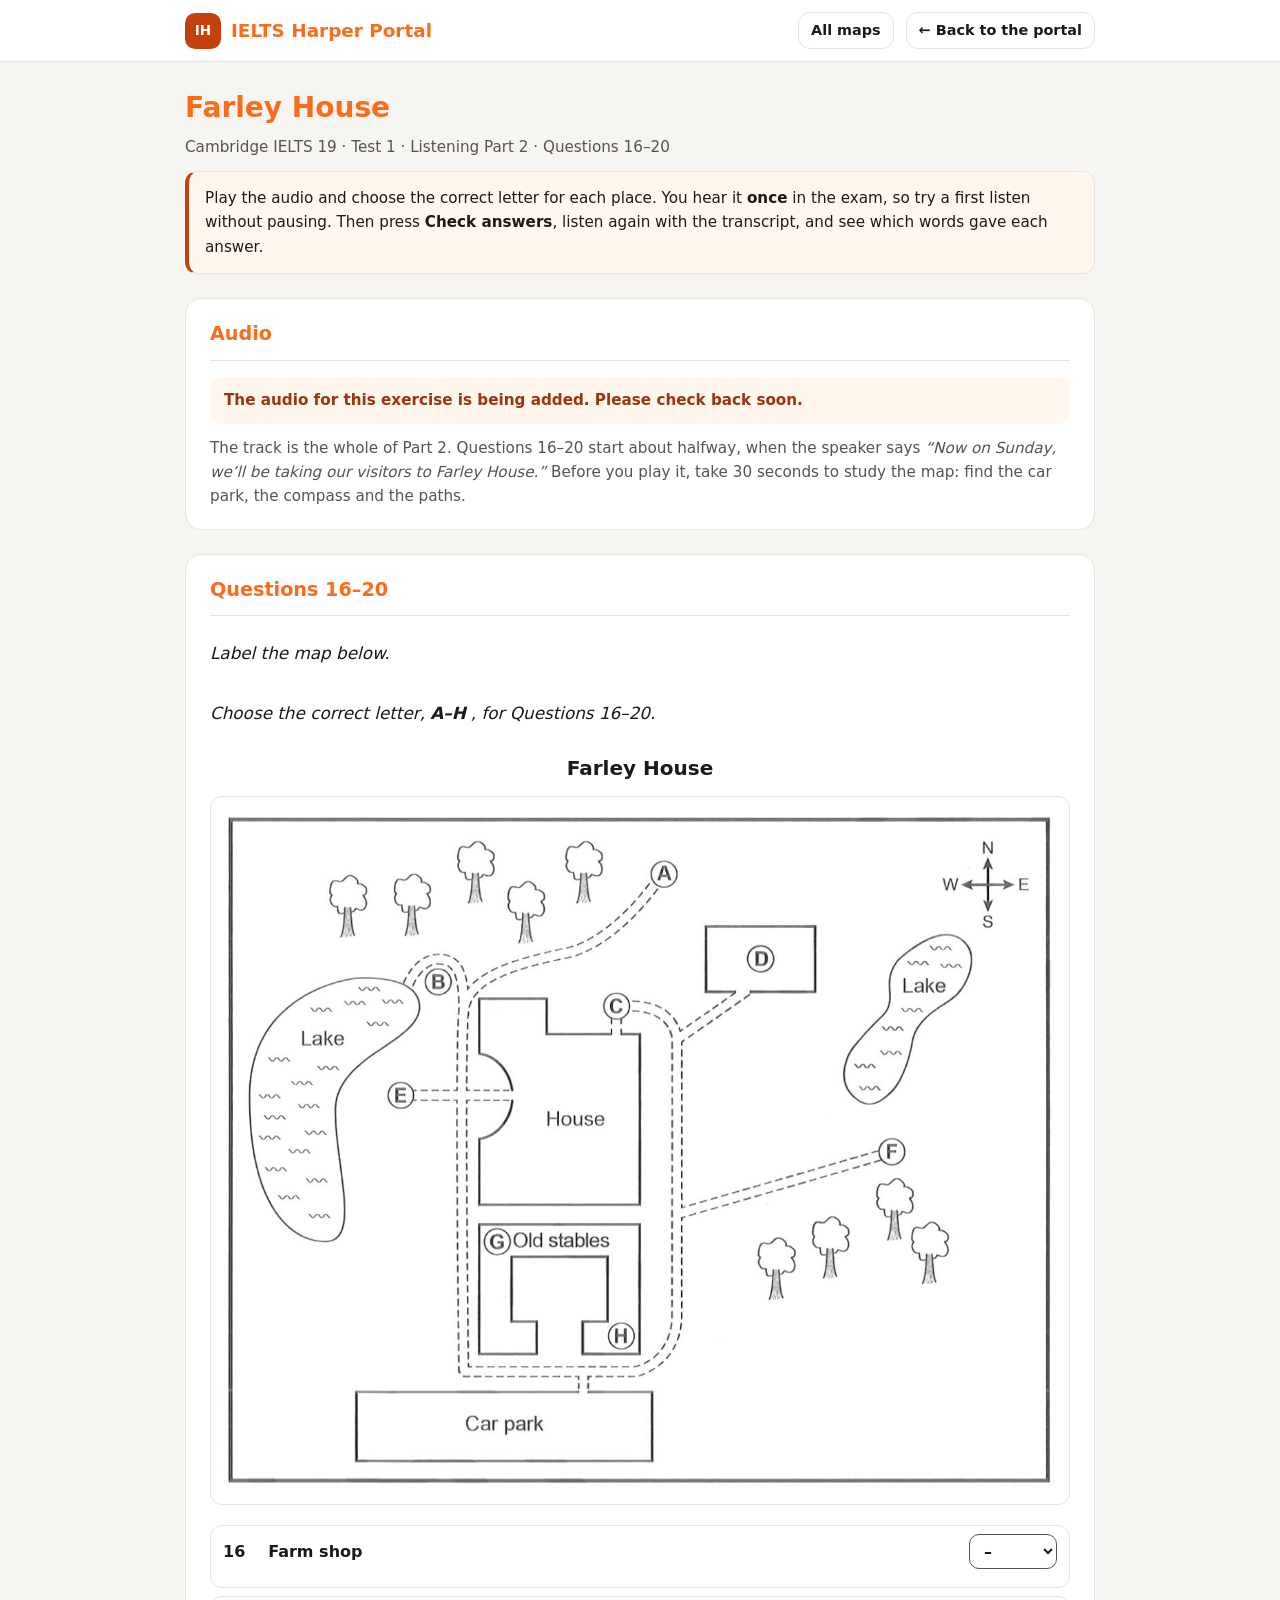
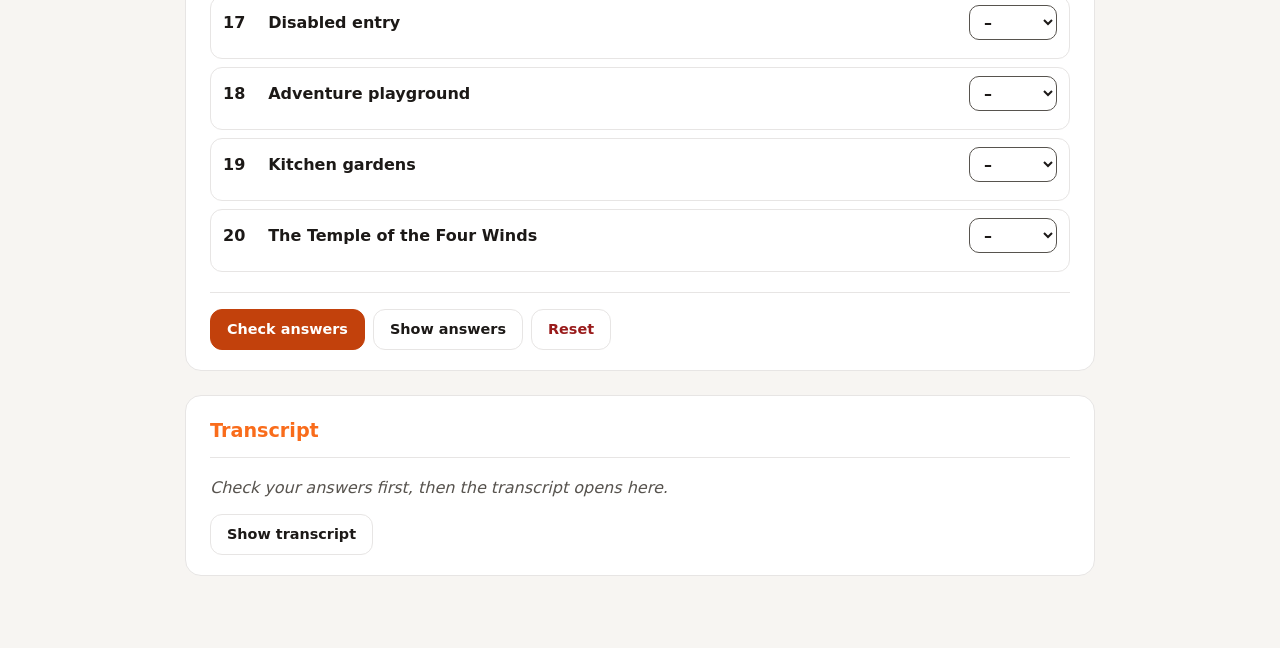
==== cam19-test1-farley-house.html @ 12b27eb3 "IELTS Listening map labelling: Cambridge 19 Test 1 (Farley House) and Cambridge 21 Test 2 (Melby Coa" ====
<!DOCTYPE html>
<html lang="en">
<head>
  <meta charset="UTF-8">
  <meta name="viewport" content="width=device-width, initial-scale=1.0">
  <title>Farley House – Map labelling – IELTS Harper</title>
  <link rel="stylesheet" href="theme.css">
  <link rel="stylesheet" href="listening.css">
</head>
<body>
<nav class="topbar" aria-label="IELTS Harper">
  <div class="topbar-inner">
    <a class="brand" href="https://ieltsharper.github.io/portal/"><span class="brand-mark" aria-hidden="true">IH</span>IELTS Harper Portal</a>
    <a class="topbar-link" href="./">All maps</a>
    <a class="topbar-link" href="https://ieltsharper.github.io/portal/">&larr; Back to the portal</a>
  </div>
</nav>
<main class="container">
  <header>
    <h1>Farley House</h1>
    <p class="meta">Cambridge IELTS 19 &middot; Test 1 &middot; Listening Part 2 &middot; Questions 16–20</p>
    <div class="instructions">
      Play the audio and choose the correct letter for each place. You hear it <strong>once</strong> in the exam,
      so try a first listen without pausing. Then press <strong>Check answers</strong>, listen again with the
      transcript, and see which words gave each answer.
    </div>
  </header>

  <section class="card audio-box" aria-labelledby="audio-title">
    <h2 class="section-title" id="audio-title">Audio</h2>
    <div id="audio"></div>
  </section>

  <section class="card" aria-labelledby="q-title">
    <h2 class="section-title" id="q-title">Questions 16–20</h2>
    <p class="rubric">Label the map below.</p>
    <p class="rubric">Choose the correct letter, <strong>A–H</strong>, for Questions 16–20.</p>
    <h3 class="map-title">Farley House</h3>
    <div class="map-frame"><img src="img/cam19-test1-farley-house.png" alt="Map of Farley House: a car park at the bottom (south), the old stables and the house above it, a large lake to the west, a smaller lake to the north-east, woods, paths and the letters A to H."></div>
    <ol class="questions" id="questions"></ol>
    <div class="controls">
      <button type="button" class="btn-check" id="btn-check">Check answers</button>
      <button type="button" id="btn-answers">Show answers</button>
      <button type="button" class="btn-reset" id="btn-reset">Reset</button>
      <span class="score-display" id="score" aria-live="polite"></span>
    </div>
  </section>

  <section class="card transcript" aria-labelledby="t-title">
    <h2 class="section-title" id="t-title">Transcript</h2>
    <p class="locked" id="transcript-locked">Check your answers first, then the transcript opens here.</p>
    <button type="button" id="btn-transcript" hidden>Show transcript</button>
    <div id="transcript-body" hidden></div>
  </section>
</main>

<script id="exercise" type="application/json">
{
 "id": "cam19-test1-farley-house",
 "title": "Farley House",
 "letters": "ABCDEFGH",
 "audio": "",
 "cue": "The track is the whole of Part 2. Questions 16–20 start about halfway, when the speaker says <em>“Now on Sunday, we’ll be taking our visitors to Farley House.”<\/em> Before you play it, take 30 seconds to study the map: find the car park, the compass and the paths.",
 "questions": [
  {
   "n": 16,
   "label": "Farm shop",
   "answer": "G"
  },
  {
   "n": 17,
   "label": "Disabled entry",
   "answer": "C"
  },
  {
   "n": 18,
   "label": "Adventure playground",
   "answer": "B"
  },
  {
   "n": 19,
   "label": "Kitchen gardens",
   "answer": "D"
  },
  {
   "n": 20,
   "label": "The Temple of the Four Winds",
   "answer": "A"
  }
 ],
 "transcript": [
  "Now on Sunday, we’ll be taking our visitors to Farley House. You may not all be familiar with it, so here’s a map to help you. You can see the car park at the bottom of the map. There’s an excellent farm shop in the grounds where our visitors can buy local produce – {16:it’s in the old stables, which is the first building you come to}. They’re built round a courtyard, and the shop’s {16:in the far corner on the left}. There’s also a small café on the right as you go in.",
  "I know that one or two of our visitors may not be all that mobile. The main entrance to the house has a lot of steps so you might want to use the disabled entry. {17:This is on the far side of the house from the car park}.",
  "Children will probably be most interested in the adventure playground. {18:That’s at the northern end of the larger lake, in a bend on the path that leads to the lake}. There’s lots for children to do there.",
  "There are a number of lovely gardens near the house. {19:The kitchen gardens are rectangular and surrounded by a wall. They’re to the north-east of the house, quite near the smaller lake}. They’re still in use and have a great collection of fruit and vegetables.",
  "The Temple of the Four Winds is a bit more of a walk – but it’s worth it. Take the path from the car park and go past the western sides of the stables and the house. Then {20:when the path forks, take the right-hand path. Go up there with the woods on your left and the temple is right at the end}. There are great views over the whole area."
 ]
}
</script>
<script src="listening.js"></script>
</body>
</html>
---- theme.css ----
/* IELTS Harper Portal look (copied from the dictation site LPTD1): the portal's colour tokens (orange and
   white; filled orange areas #c2410c, orange text #f96c1b), cards, buttons and font. */
:root {
  --page: #f7f5f2;
  --card: #ffffff;
  --line: #e7e5e4;
  --ink: #1c1917;
  --muted: #57534e;
  --heading: #f96c1b;
  --brand: #c2410c;
  --brand-hover: #9a3412;
  --on-brand: #ffffff;
  --brand-soft: #fff7ed;
  --ok: #065f46;
  --ok-soft: #ecfdf5;
  --danger: #991b1b;
  --danger-soft: #fef2f2;
  --warning: #9a3412;
  color-scheme: light dark;
}

@media (prefers-color-scheme: dark) {
  :root {
    --page: #171311;
    --card: #221c19;
    --line: #3a302b;
    --ink: #f5f0eb;
    --muted: #b8aca3;
    --brand-soft: #3a2416;
    --ok: #6ee7b7;
    --ok-soft: #12302a;
    --danger: #fca5a5;
    --danger-soft: #3b1d1d;
    --warning: #fdba74;
  }
}

* {
  box-sizing: border-box;
}

body {
  margin: 0;
  background: var(--page);
  color: var(--ink);
  font-family: ui-sans-serif, system-ui, -apple-system, 'Segoe UI', Roboto, sans-serif;
  line-height: 1.6;
}

:focus-visible {
  outline: 3px solid var(--brand);
  outline-offset: 2px;
}

a {
  color: var(--brand);
}

/* ---- Top bar, as in the portal ---- */
.topbar {
  background: var(--card);
  border-bottom: 1px solid var(--line);
}

.topbar-inner {
  max-width: 950px;
  margin: 0 auto;
  padding: 12px 20px;
  display: flex;
  align-items: center;
  gap: 12px;
  flex-wrap: wrap;
}

.brand {
  display: inline-flex;
  align-items: center;
  gap: 10px;
  color: var(--heading);
  font-weight: 700;
  font-size: 1.15rem;
  text-decoration: none;
  margin-right: auto;
}

.brand-mark {
  display: grid;
  place-items: center;
  width: 36px;
  height: 36px;
  border-radius: 10px;
  background: var(--brand);
  color: var(--on-brand);
  font-size: 0.85rem;
  font-weight: 800;
}

.topbar-link {
  color: var(--ink);
  font-weight: 600;
  font-size: 0.9rem;
  text-decoration: none;
  border: 1px solid var(--line);
  border-radius: 12px;
  padding: 6px 12px;
}

.topbar-link:hover {
  background: var(--brand-soft);
}

/* ---- Page ---- */
.container {
  max-width: 950px;
  margin: 0 auto;
  padding: 24px 20px 48px;
}

header {
  margin-bottom: 24px;
}

h1 {
  color: var(--heading);
  font-size: 1.75rem;
  margin: 0 0 4px;
}

.summary {
  color: var(--muted);
  font-size: 1.05rem;
  margin-bottom: 16px;
}

.instructions {
  background: var(--brand-soft);
  border: 1px solid var(--line);
  border-left: 4px solid var(--brand);
  padding: 14px 16px;
  border-radius: 12px;
  font-size: 0.95rem;
}

.card {
  background: var(--card);
  border: 1px solid var(--line);
  border-radius: 16px;
  padding: 20px 24px;
  margin-bottom: 24px;
}

.audio-setup h3 {
  margin-top: 0;
  color: var(--ink);
}

.audio-setup ul {
  list-style: none;
  padding: 0;
  margin: 0;
}

.audio-setup li {
  margin-bottom: 8px;
}

.audio-setup a {
  font-weight: 600;
}

.section-title {
  color: var(--heading);
  font-size: 1.2rem;
  border-bottom: 1px solid var(--line);
  padding-bottom: 10px;
  margin: 0 0 16px;
}

.card p {
  margin: 0 0 16px;
  font-size: 1.05rem;
  line-height: 2.6;
}

.card p strong {
  color: var(--ink);
  margin-right: 5px;
}

/* Dictation blanks: one box per word, widths set on each input (in ch). */
.blank {
  font-family: ui-monospace, 'Cascadia Mono', Consolas, 'Courier New', monospace;
  font-size: 1.05rem;
  color: var(--ink);
  border: none;
  border-bottom: 2px solid var(--muted);
  background: transparent;
  text-align: center;
  margin: 0 3px;
  padding: 0 0 2px;
  outline: none;
  transition:
    border-color 0.2s,
    color 0.2s,
    background-color 0.2s;
}

.blank:focus {
  border-bottom-color: var(--brand);
  background: var(--brand-soft);
}

.blank.correct {
  border-bottom-color: var(--ok);
  color: var(--ok);
  font-weight: 700;
}

.blank.incorrect {
  border-bottom-color: var(--danger);
  color: var(--danger);
  background: var(--danger-soft);
}

.controls {
  margin-top: 20px;
  padding-top: 16px;
  border-top: 1px solid var(--line);
  display: flex;
  gap: 8px;
  flex-wrap: wrap;
  align-items: center;
}

button {
  display: inline-flex;
  align-items: center;
  justify-content: center;
  padding: 8px 16px;
  border-radius: 12px;
  font: inherit;
  font-size: 0.9rem;
  font-weight: 600;
  cursor: pointer;
  border: 1px solid var(--line);
  background: var(--card);
  color: var(--ink);
  transition: background-color 0.15s;
}

button:hover {
  background: var(--brand-soft);
}

.btn-check {
  background: var(--brand);
  border-color: var(--brand);
  color: var(--on-brand);
}

.btn-check:hover {
  background: var(--brand-hover);
}

.btn-reset {
  color: var(--danger);
}

.score-display {
  margin-left: auto;
  font-weight: 700;
  color: var(--ink);
}

.cheat-warning {
  color: var(--warning);
  font-size: 0.9rem;
  margin-left: 10px;
}

/* ---- Menu page ---- */
.menu-list {
  list-style: none;
  padding: 0;
  margin: 0;
  display: grid;
  gap: 12px;
}

.menu-list a {
  display: flex;
  align-items: center;
  justify-content: space-between;
  gap: 12px;
  padding: 16px 20px;
  background: var(--card);
  border: 1px solid var(--line);
  border-radius: 16px;
  color: var(--ink);
  text-decoration: none;
  font-weight: 600;
}

.menu-list a::after {
  content: '→';
  color: var(--heading);
}

.menu-list a:hover {
  background: var(--brand-soft);
  border-color: var(--brand);
}

@media (max-width: 600px) {
  .container {
    padding: 16px 16px 40px;
  }
  .card {
    padding: 16px;
  }
  .score-display {
    margin-left: 0;
    width: 100%;
  }
}
---- listening.css ----
/* Map-labelling pages: audio, map, answer rows, transcript. Builds on theme.css. */

.meta {
  color: var(--muted);
  font-size: 0.95rem;
  margin: 0 0 12px;
}

.audio-box iframe {
  width: 100%;
  height: 72px;
  border: 0;
  border-radius: 12px;
  background: var(--brand-soft);
}

.audio-box .audio-missing {
  margin: 0;
  padding: 12px 14px;
  border-radius: 12px;
  background: var(--brand-soft);
  color: var(--warning);
  font-weight: 600;
  font-size: 0.95rem;
  line-height: 1.5;
}

.audio-box .audio-link {
  display: inline-block;
  margin-top: 8px;
  font-size: 0.9rem;
  font-weight: 600;
}

.audio-box .cue {
  margin: 12px 0 0;
  font-size: 0.95rem;
  line-height: 1.6;
  color: var(--muted);
}

.rubric {
  margin: 0 0 4px;
  font-style: italic;
  line-height: 1.6;
}

.map-title {
  text-align: center;
  font-size: 1.25rem;
  color: var(--ink);
  margin: 16px 0 12px;
}

/* The map stays on white in dark mode: it is a scan of a printed page. */
.map-frame {
  background: #ffffff;
  border: 1px solid var(--line);
  border-radius: 12px;
  padding: 10px;
}

.map-frame img {
  display: block;
  width: 100%;
  height: auto;
}

.questions {
  list-style: none;
  padding: 0;
  margin: 20px 0 0;
  display: grid;
  gap: 8px;
}

.questions li {
  display: grid;
  grid-template-columns: 2.2rem 1fr auto;
  align-items: center;
  gap: 10px;
  padding: 8px 12px;
  border: 1px solid var(--line);
  border-radius: 12px;
}

.questions .num {
  font-weight: 800;
}

.questions label {
  font-weight: 600;
}

.questions select {
  font: inherit;
  font-weight: 700;
  min-width: 5.5rem;
  padding: 6px 10px;
  border-radius: 10px;
  border: 1px solid var(--muted);
  background: var(--card);
  color: var(--ink);
}

.questions li.correct {
  border-color: var(--ok);
  background: var(--ok-soft);
}

.questions li.incorrect {
  border-color: var(--danger);
  background: var(--danger-soft);
}

.questions .feedback {
  grid-column: 2 / -1;
  font-size: 0.9rem;
  font-weight: 600;
}

.questions li.correct .feedback {
  color: var(--ok);
}

.questions li.incorrect .feedback {
  color: var(--danger);
}

.transcript h2 {
  margin-top: 0;
}

.transcript p {
  line-height: 1.8;
  font-size: 1rem;
  margin: 0 0 12px;
}

.transcript mark {
  background: var(--brand-soft);
  color: var(--ink);
  border-bottom: 2px solid var(--brand);
  padding: 0 2px;
}

.transcript mark b {
  color: var(--heading);
  font-size: 0.8rem;
  margin-left: 4px;
}

.locked {
  color: var(--muted);
  font-style: italic;
}

@media (max-width: 600px) {
  .questions li {
    grid-template-columns: 2rem 1fr;
  }
  .questions select {
    grid-column: 2;
    justify-self: start;
  }
}

.menu-list .meta-inline {
  display: block;
  color: var(--muted);
  font-weight: 400;
  font-size: 0.9rem;
}

.menu-list a {
  flex-wrap: wrap;
}
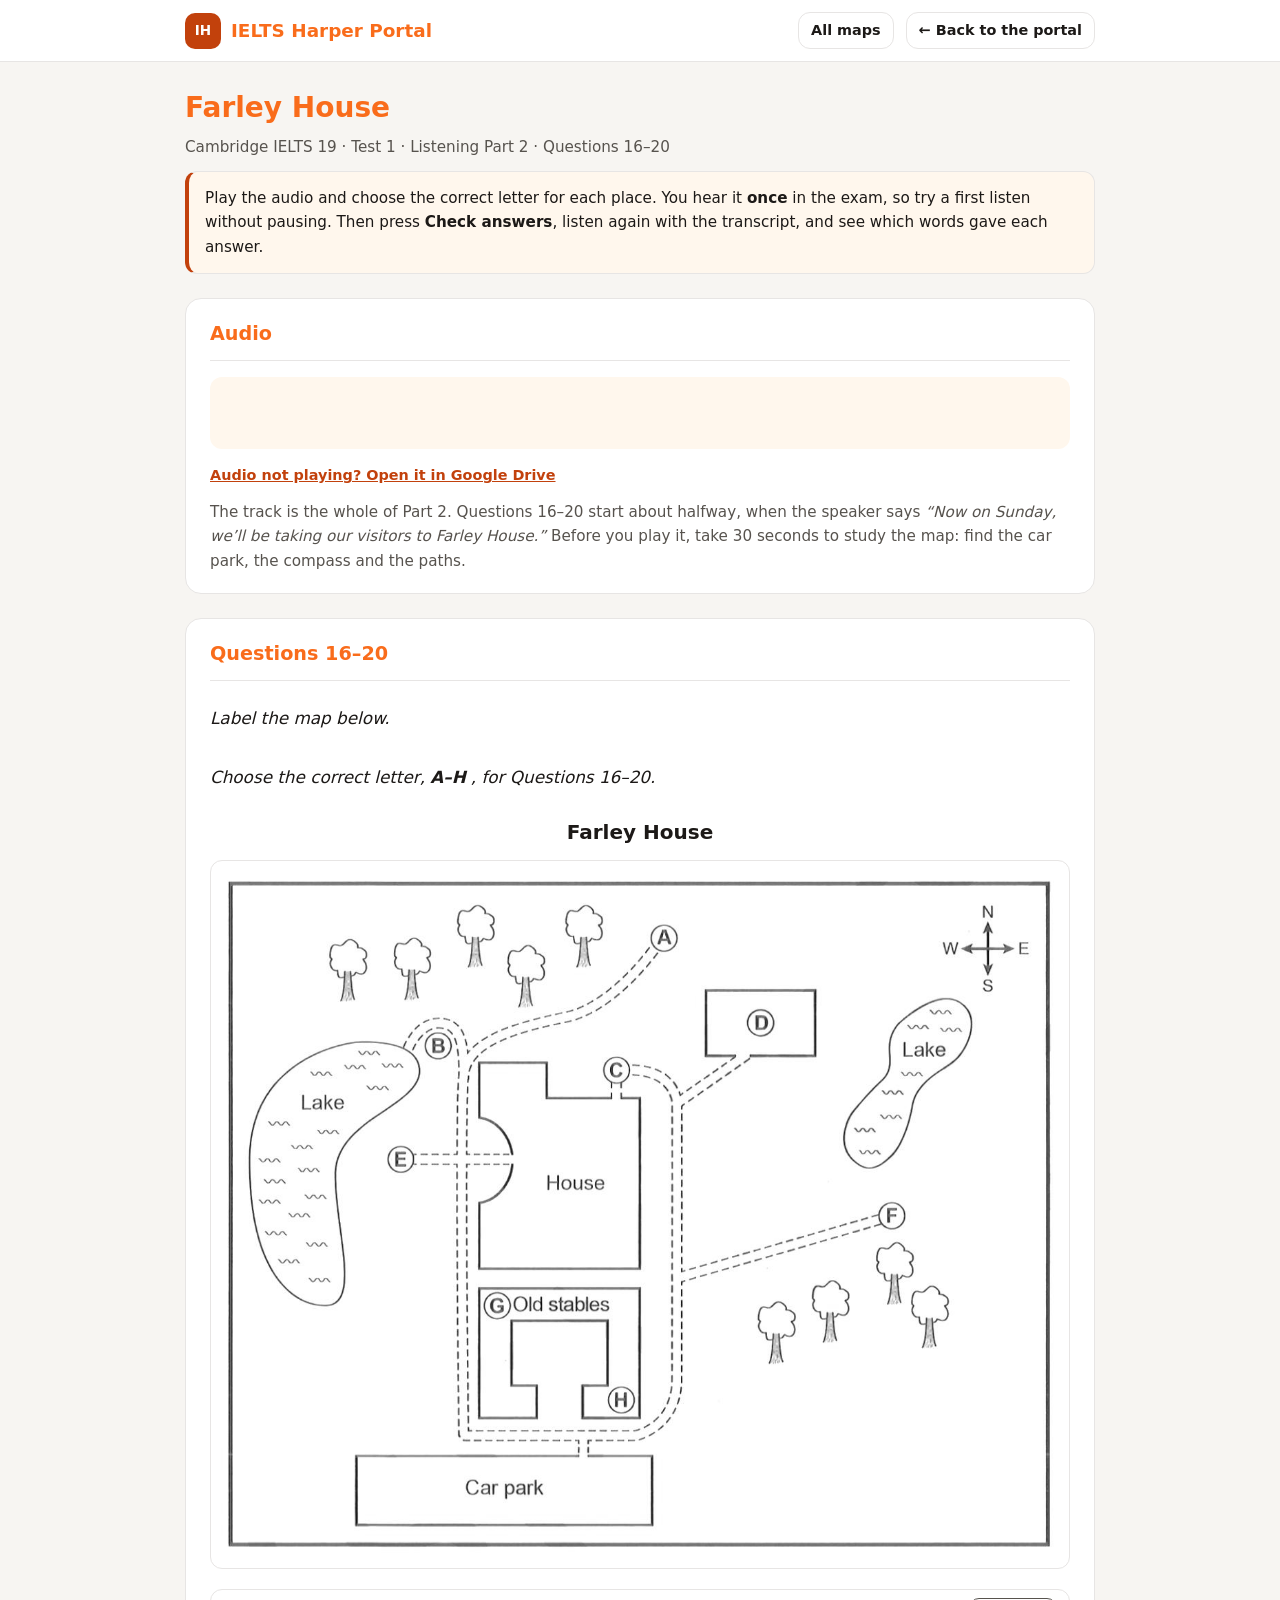
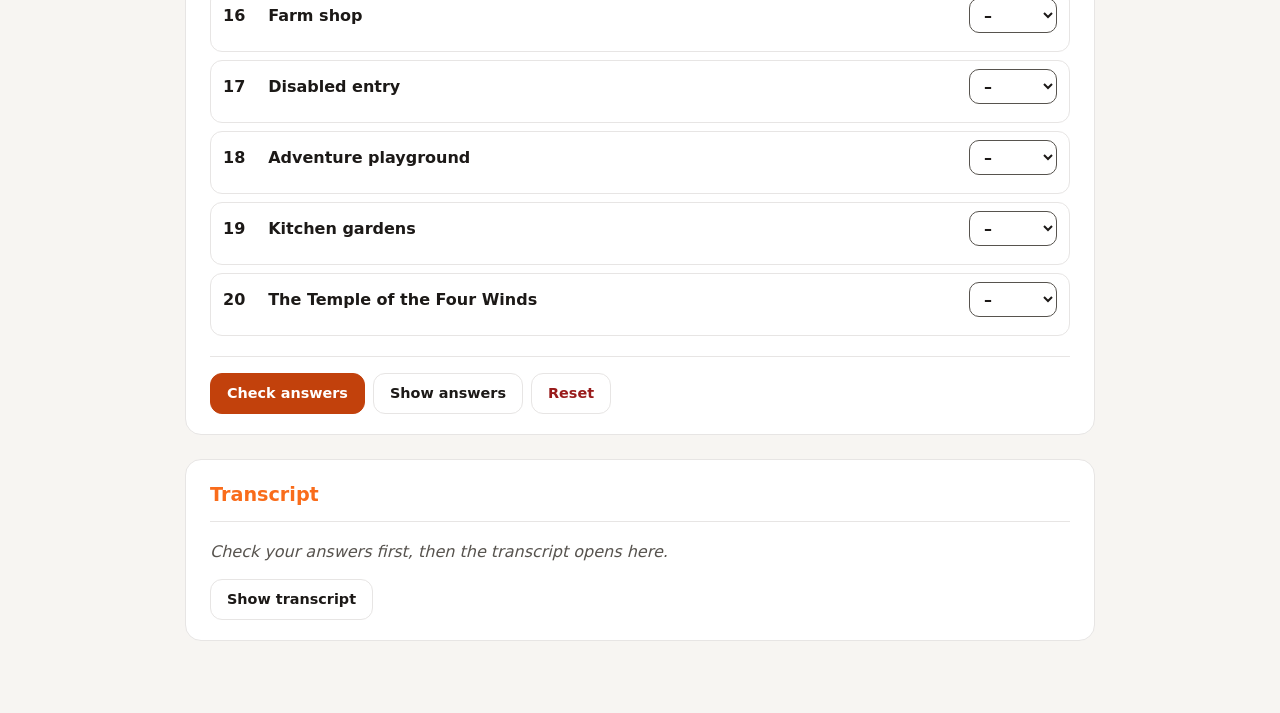
==== commit 57e01043: "Add the Part 2 audio for both maps Co-Authored-By: Claude Sonnet 5.5 <noreply@anthropic.com>" ====
--- a/cam19-test1-farley-house.html
+++ b/cam19-test1-farley-house.html
@@ -59,7 +59,7 @@
  "id": "cam19-test1-farley-house",
  "title": "Farley House",
  "letters": "ABCDEFGH",
- "audio": "",
+ "audio": "1PniSrdi6ERZ13Szsl8SasKkeFkmCnhqY",
  "cue": "The track is the whole of Part 2. Questions 16–20 start about halfway, when the speaker says <em>“Now on Sunday, we’ll be taking our visitors to Farley House.”<\/em> Before you play it, take 30 seconds to study the map: find the car park, the compass and the paths.",
  "questions": [
   {
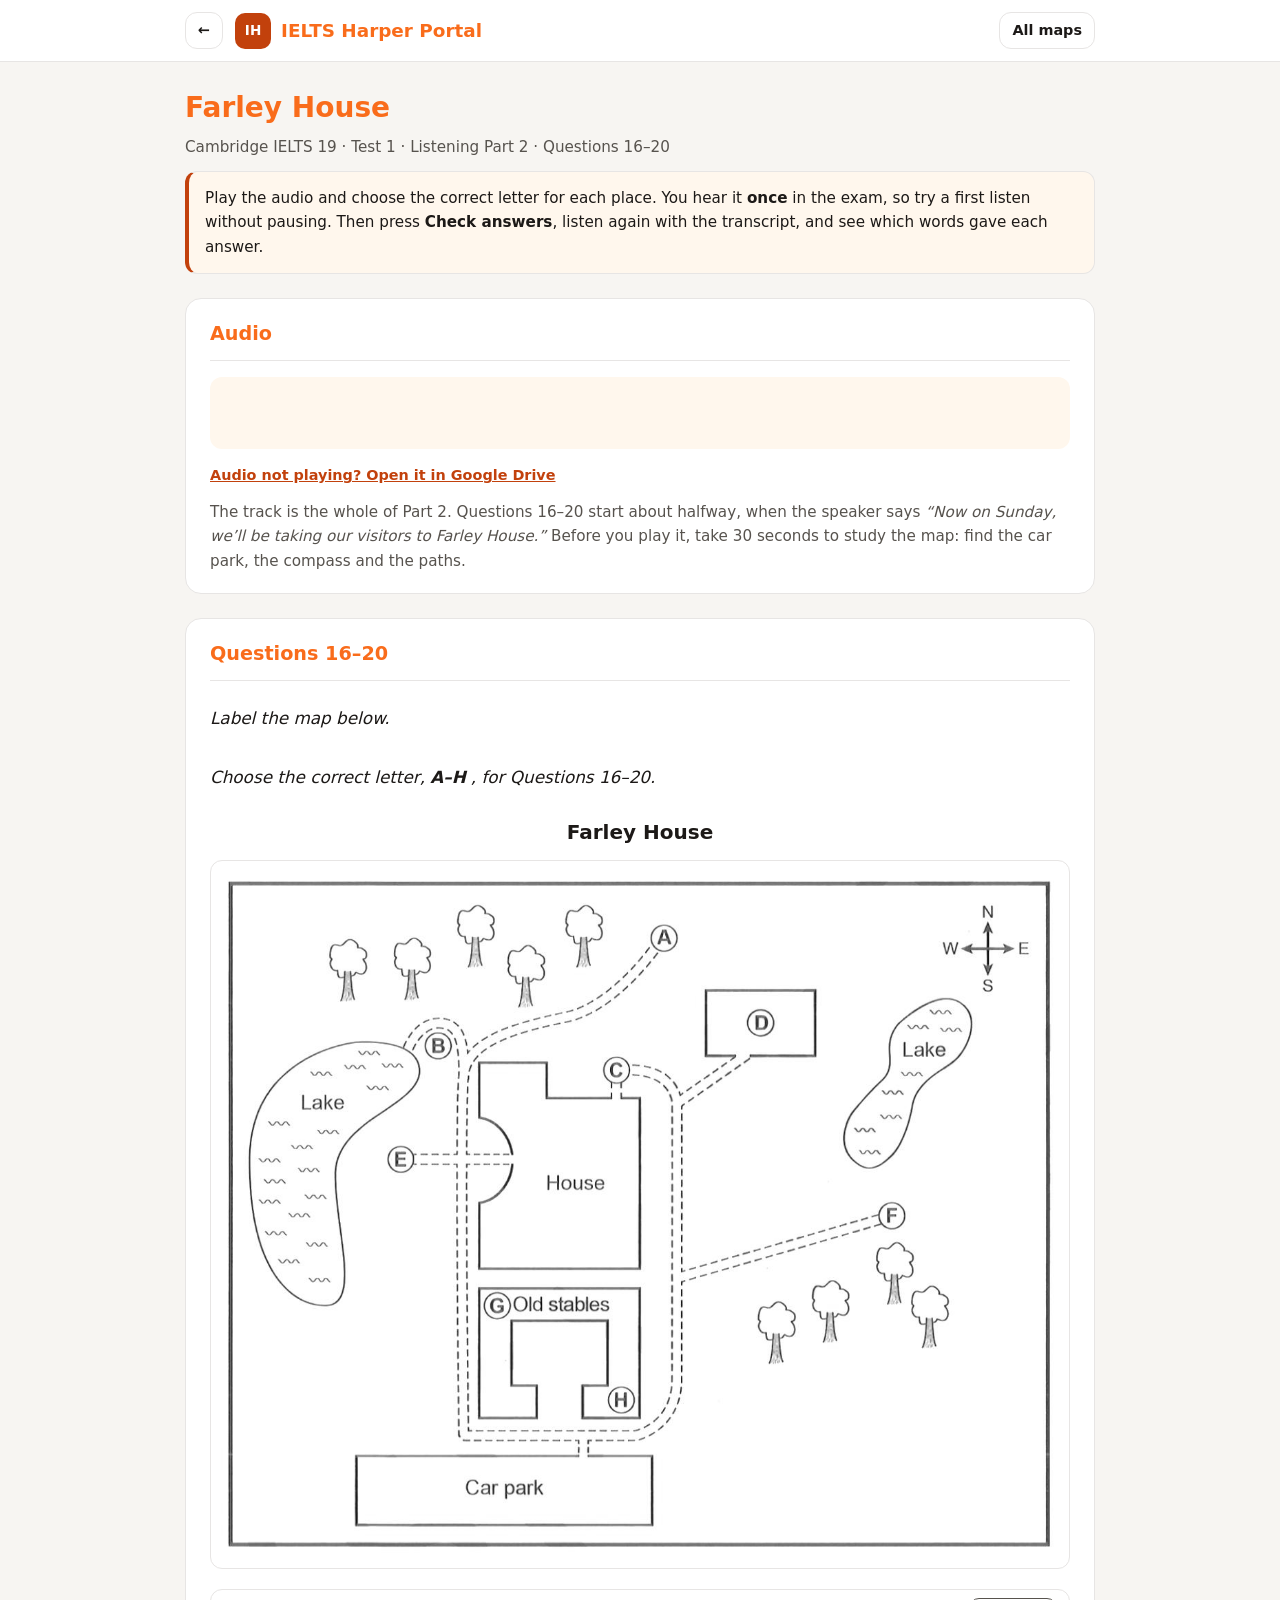
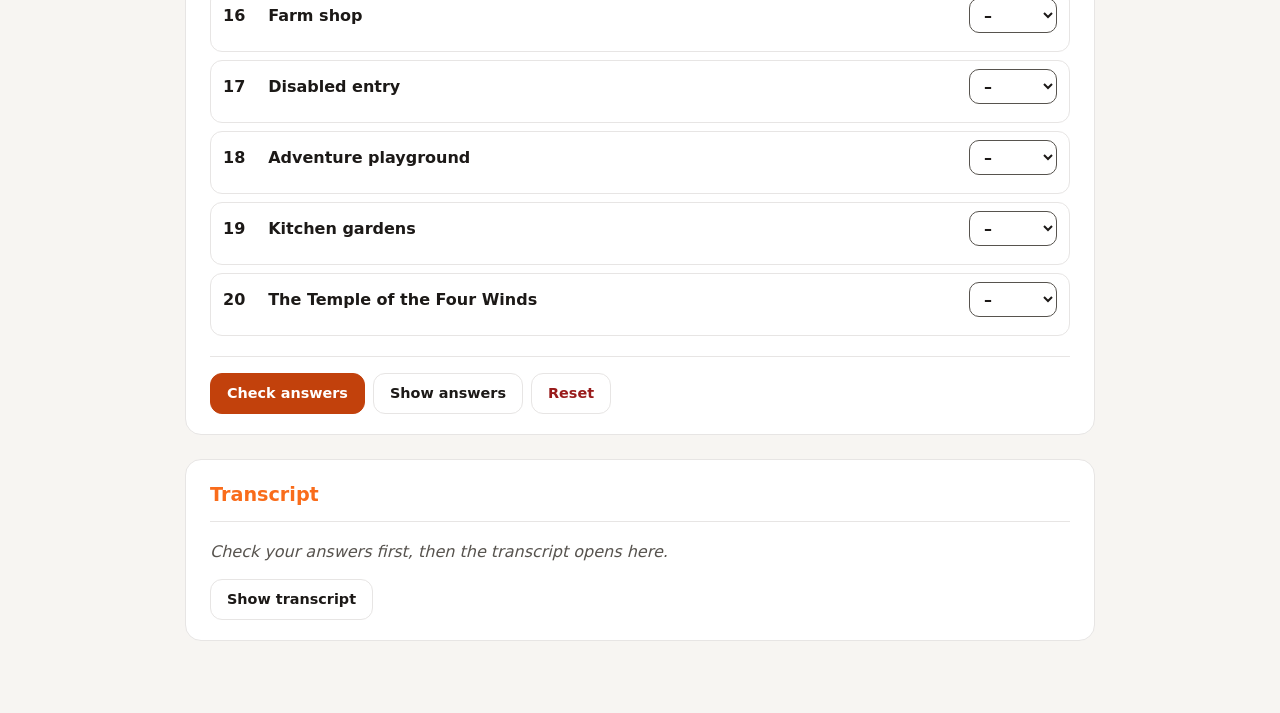
==== commit 5a509632: "Back to the portal: arrow only, always at the far left of the top bar Co-Authored-By: Claude Sonnet " ====
--- a/cam19-test1-farley-house.html
+++ b/cam19-test1-farley-house.html
@@ -10,9 +10,9 @@
 <body>
 <nav class="topbar" aria-label="IELTS Harper">
   <div class="topbar-inner">
+    <a class="topbar-link" href="https://ieltsharper.github.io/portal/" aria-label="Back to the portal" title="Back to the portal">&larr;</a>
     <a class="brand" href="https://ieltsharper.github.io/portal/"><span class="brand-mark" aria-hidden="true">IH</span>IELTS Harper Portal</a>
     <a class="topbar-link" href="./">All maps</a>
-    <a class="topbar-link" href="https://ieltsharper.github.io/portal/">&larr; Back to the portal</a>
   </div>
 </nav>
 <main class="container">
